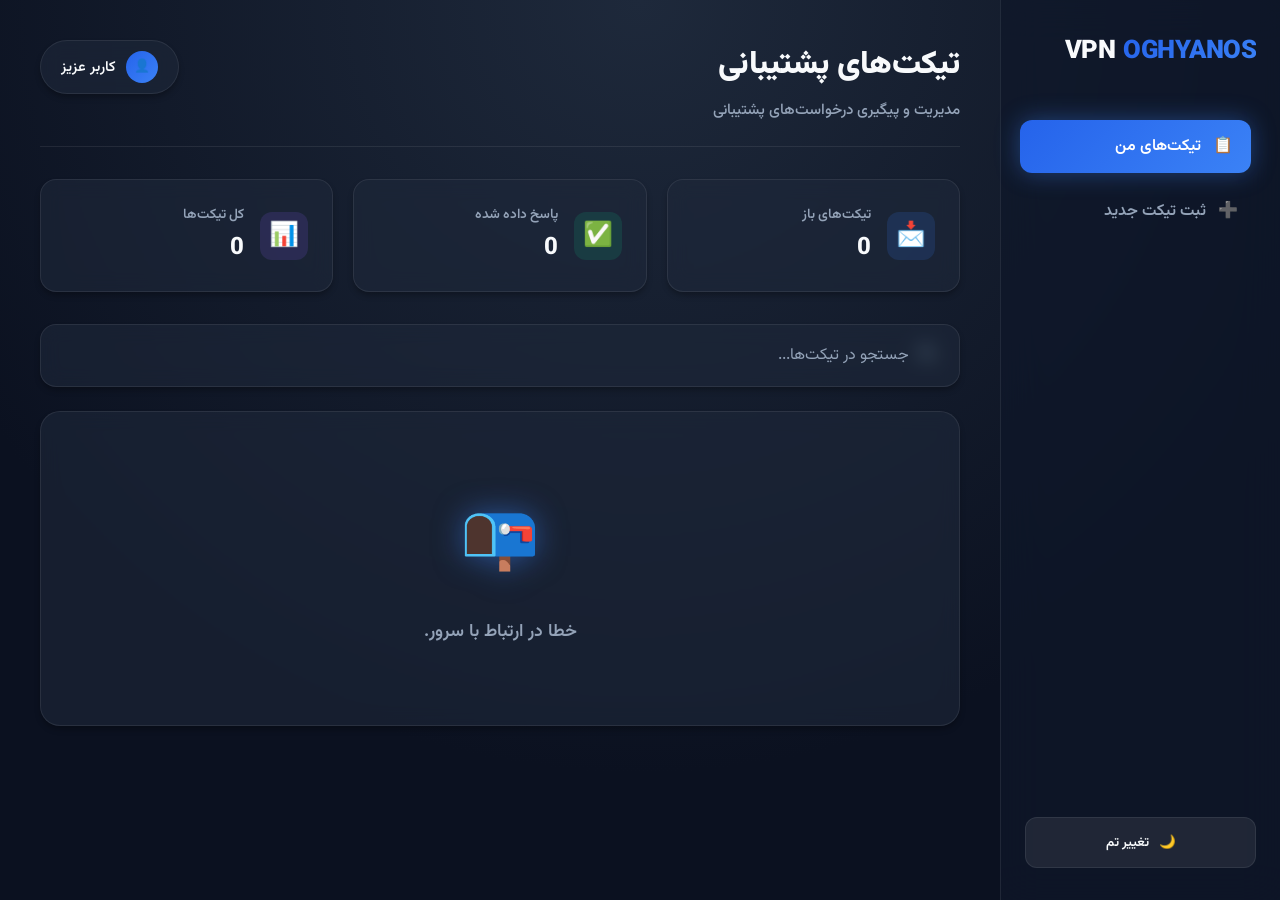
==== index.html @ 0fd8c81e "Add files via upload" ====
<!DOCTYPE html>
<html lang="fa" dir="rtl">
<head>
    <meta charset="UTF-8">
    <meta name="viewport" content="width=device-width, initial-scale=1.0">
    <title>پشتیبانی OGHYANOS VPN</title>
    <link rel="preconnect" href="https://fonts.googleapis.com">
    <link rel="preconnect" href="https://fonts.gstatic.com" crossorigin>
    <link href="https://fonts.googleapis.com/css2?family=Vazirmatn:wght@300;400;500;700;800;900&display=swap" rel="stylesheet">
    <link rel="stylesheet" href="css/style.css">
</head>
<body>
    <div class="app-container">
        <!-- سایدبار -->
        <aside class="sidebar">
            <div class="logo">
                <span>OGHYANOS</span> VPN
            </div>
            <nav class="nav-menu">
                <button class="nav-btn active" data-target="tickets-list">
                    <span class="icon">📋</span> تیکت‌های من
                </button>
                <button class="nav-btn" data-target="new-ticket">
                    <span class="icon">➕</span> ثبت تیکت جدید
                </button>
            </nav>
            <div class="sidebar-footer">
                <button id="theme-toggle" class="theme-toggle">
                    <span class="icon">🌙</span> تغییر تم
                </button>
            </div>
        </aside>

        <!-- محتوای اصلی -->
        <main class="main-content">
            <div class="content-wrapper">
                <header class="topbar">
                    <div>
                        <h1 id="page-title">تیکت‌های پشتیبانی</h1>
                        <p class="subtitle">مدیریت و پیگیری درخواست‌های پشتیبانی</p>
                    </div>
                    <div class="user-profile">
                        <span class="avatar">👤</span>
                        <span>کاربر عزیز</span>
                    </div>
                </header>

                <!-- کارت‌های آماری (فقط در صفحه لیست تیکت‌ها نمایش داده می‌شود) -->
                <div id="stats-container" class="stats-grid">
                    <div class="stat-card">
                        <div class="stat-icon open">📩</div>
                        <div class="stat-info">
                            <span class="stat-label">تیکت‌های باز</span>
                            <span class="stat-value" id="stat-open">0</span>
                        </div>
                    </div>
                    <div class="stat-card">
                        <div class="stat-icon answered">✅</div>
                        <div class="stat-info">
                            <span class="stat-label">پاسخ داده شده</span>
                            <span class="stat-value" id="stat-answered">0</span>
                        </div>
                    </div>
                    <div class="stat-card">
                        <div class="stat-icon total">📊</div>
                        <div class="stat-info">
                            <span class="stat-label">کل تیکت‌ها</span>
                            <span class="stat-value" id="stat-total">0</span>
                        </div>
                    </div>
                </div>

                <!-- بخش لیست تیکت‌ها -->
                <section id="tickets-list" class="view-section active">
                    <div class="ticket-filters">
                        <div class="search-wrapper">
                            <span class="search-icon">🔍</span>
                            <input type="text" placeholder="جستجو در تیکت‌ها..." class="search-input">
                        </div>
                    </div>
                    <div id="tickets-container" class="tickets-grid">
                        <!-- تیکت‌ها توسط جاوااسکریپت اینجا رندر می‌شوند -->
                    </div>
                </section>

                <!-- بخش ثبت تیکت جدید -->
                <section id="new-ticket" class="view-section">
                    <form id="ticket-form" class="ticket-form">
                        <div class="form-group">
                            <label for="subject">موضوع تیکت</label>
                            <input type="text" id="subject" required placeholder="مثال: مشکل در اتصال به سرور فرانسه">
                        </div>
                        <div class="form-group">
                            <label for="category">دسته‌بندی</label>
                            <select id="category" required>
                                <option value="technical">مشکل فنی</option>
                                <option value="billing">مالی و اشتراک</option>
                                <option value="suggestion">انتقاد و پیشنهاد</option>
                            </select>
                        </div>
                        <div class="form-group">
                            <label for="message">توضیحات کامل</label>
                            <textarea id="message" rows="6" required placeholder="لطفاً مشکل خود را با جزئیات بنویسید..."></textarea>
                        </div>
                        <button type="submit" class="submit-btn">ارسال تیکت</button>
                    </form>
                </section>
            </div>
        </main>
    </div>

    <script src="js/app.js?v=2"></script>
</body>
</html>
---- css/style.css ----
:root {
    /* تم روشن (Light Theme) */
    --font-family: 'Vazirmatn', system-ui, sans-serif;
    --bg-color: #f8fafc;
    --bg-gradient: radial-gradient(circle at 50% 0%, #e2e8f0 0%, #f8fafc 70%);
    --sidebar-bg: rgba(255, 255, 255, 0.8);
    --text-primary: #0f172a;
    --text-secondary: #64748b;
    --primary-color: #2563eb;
    --primary-gradient: linear-gradient(135deg, #2563eb, #3b82f6);
    --card-bg: rgba(255, 255, 255, 0.9);
    --border-color: rgba(0, 0, 0, 0.05);
    --shadow-sm: 0 4px 6px -1px rgb(0 0 0 / 0.05);
    --shadow-lg: 0 10px 25px -3px rgb(0 0 0 / 0.1);
    --glow: 0 0 20px rgba(37, 99, 235, 0.3);
    --transition: all 0.3s cubic-bezier(0.4, 0, 0.2, 1);
}

.dark {
    /* تم تاریک (Dark Theme) - بر اساس تصویر برنامه */
    --bg-color: #0b1120;
    --bg-gradient: radial-gradient(circle at 50% 0%, #1e293b 0%, #0b1120 70%);
    --sidebar-bg: rgba(15, 23, 42, 0.7);
    --text-primary: #f8fafc;
    --text-secondary: #94a3b8;
    --primary-color: #3b82f6;
    --primary-gradient: linear-gradient(135deg, #2563eb, #3b82f6);
    --card-bg: rgba(30, 41, 59, 0.6);
    --border-color: rgba(255, 255, 255, 0.08);
    --shadow-sm: 0 4px 6px -1px rgb(0 0 0 / 0.3);
    --shadow-lg: 0 10px 25px -3px rgb(0 0 0 / 0.5);
    --glow: 0 0 25px rgba(59, 130, 246, 0.4);
}

* {
    margin: 0;
    padding: 0;
    box-sizing: border-box;
    font-family: var(--font-family);
}

body {
    background: var(--bg-gradient);
    background-attachment: fixed;
    color: var(--text-primary);
    transition: background var(--transition), color var(--transition);
    height: 100vh;
    overflow: hidden;
}

/* چیدمان کلی */
.app-container {
    display: flex;
    height: 100vh;
}

/* سایدبار شیشه‌ای (Glassmorphism) */
.sidebar {
    width: 280px;
    background: var(--sidebar-bg);
    backdrop-filter: blur(20px);
    -webkit-backdrop-filter: blur(20px);
    border-left: 1px solid var(--border-color);
    padding: 32px 24px;
    display: flex;
    flex-direction: column;
    transition: var(--transition);
    z-index: 10;
}

.logo {
    font-size: 1.6rem;
    font-weight: 900;
    color: var(--text-primary);
    margin-bottom: 48px;
    letter-spacing: -0.5px;
    display: flex;
    align-items: center;
    gap: 8px;
}

.logo span {
    background: var(--primary-gradient);
    -webkit-background-clip: text;
    -webkit-text-fill-color: transparent;
}

.nav-menu {
    display: flex;
    flex-direction: column;
    gap: 12px;
    flex-grow: 1;
}

.nav-btn {
    background: transparent;
    border: none;
    color: var(--text-secondary);
    padding: 14px 18px;
    text-align: right;
    border-radius: 12px;
    font-size: 1rem;
    font-weight: 600;
    cursor: pointer;
    display: flex;
    align-items: center;
    gap: 12px;
    transition: var(--transition);
}

.nav-btn:hover {
    background: var(--border-color);
    color: var(--text-primary);
    transform: translateX(-5px);
}

.nav-btn.active {
    background: var(--primary-gradient);
    color: #ffffff;
    box-shadow: var(--glow);
    transform: translateX(-5px);
}

.theme-toggle {
    background: var(--border-color);
    border: 1px solid var(--border-color);
    color: var(--text-primary);
    padding: 14px;
    border-radius: 12px;
    cursor: pointer;
    width: 100%;
    display: flex;
    align-items: center;
    justify-content: center;
    gap: 10px;
    font-weight: 600;
    transition: var(--transition);
}

.theme-toggle:hover {
    background: var(--card-bg);
    box-shadow: var(--shadow-sm);
}

/* محتوای اصلی */
.main-content {
    flex-grow: 1;
    overflow-y: auto;
    padding: 40px;
    display: flex;
    justify-content: center;
}

.content-wrapper {
    width: 100%;
    max-width: 1000px;
    display: flex;
    flex-direction: column;
    gap: 32px;
}

.topbar {
    display: flex;
    justify-content: space-between;
    align-items: flex-start;
    padding-bottom: 24px;
    border-bottom: 1px solid var(--border-color);
}

.topbar h1 {
    font-size: 2rem;
    font-weight: 900;
    color: var(--text-primary);
    margin-bottom: 8px;
}

.subtitle {
    color: var(--text-secondary);
    font-size: 0.95rem;
    font-weight: 500;
}

.user-profile {
    background: var(--card-bg);
    backdrop-filter: blur(10px);
    padding: 10px 20px;
    border-radius: 30px;
    border: 1px solid var(--border-color);
    font-size: 0.9rem;
    font-weight: 600;
    box-shadow: var(--shadow-sm);
    display: flex;
    align-items: center;
    gap: 10px;
}

.avatar {
    background: var(--primary-gradient);
    color: white;
    width: 32px;
    height: 32px;
    border-radius: 50%;
    display: flex;
    align-items: center;
    justify-content: center;
    font-size: 0.8rem;
}

/* کارت‌های آماری */
.stats-grid {
    display: grid;
    grid-template-columns: repeat(3, 1fr);
    gap: 20px;
    animation: fadeIn 0.6s ease forwards;
}

.stat-card {
    background: var(--card-bg);
    backdrop-filter: blur(10px);
    border: 1px solid var(--border-color);
    border-radius: 16px;
    padding: 24px;
    display: flex;
    align-items: center;
    gap: 16px;
    box-shadow: var(--shadow-sm);
    transition: var(--transition);
}

.stat-card:hover {
    transform: translateY(-5px);
    box-shadow: var(--shadow-lg);
    border-color: var(--primary-color);
}

.stat-icon {
    width: 48px;
    height: 48px;
    border-radius: 12px;
    display: flex;
    align-items: center;
    justify-content: center;
    font-size: 1.5rem;
}

.stat-icon.open { background: rgba(59, 130, 246, 0.15); color: #3b82f6; }
.stat-icon.answered { background: rgba(16, 185, 129, 0.15); color: #10b981; }
.stat-icon.total { background: rgba(139, 92, 246, 0.15); color: #8b5cf6; }

.stat-info {
    display: flex;
    flex-direction: column;
    gap: 4px;
}

.stat-label {
    color: var(--text-secondary);
    font-size: 0.85rem;
    font-weight: 600;
}

.stat-value {
    font-size: 1.5rem;
    font-weight: 800;
    color: var(--text-primary);
}

/* بخش‌ها */
.view-section {
    display: none;
    animation: fadeIn 0.5s ease forwards;
}

.view-section.active {
    display: block;
}

@keyframes fadeIn {
    from { opacity: 0; transform: translateY(20px); }
    to { opacity: 1; transform: translateY(0); }
}

/* اینپوت جستجو */
.ticket-filters {
    margin-bottom: 24px;
}

.search-wrapper {
    position: relative;
    width: 100%;
}

.search-icon {
    position: absolute;
    right: 20px;
    top: 50%;
    transform: translateY(-50%);
    color: var(--text-secondary);
    font-size: 1.1rem;
}

.search-input {
    width: 100%;
    padding: 18px 50px 18px 20px;
    border-radius: 16px;
    border: 1px solid var(--border-color);
    background: var(--card-bg);
    backdrop-filter: blur(10px);
    color: var(--text-primary);
    font-size: 1rem;
    font-family: var(--font-family);
    transition: var(--transition);
    box-shadow: var(--shadow-sm);
}

.search-input::placeholder {
    color: var(--text-secondary);
}

.search-input:focus {
    outline: none;
    border-color: var(--primary-color);
    box-shadow: var(--glow);
    background: var(--bg-color);
}

/* فرم ثبت تیکت */
.ticket-form {
    background: var(--card-bg);
    backdrop-filter: blur(10px);
    padding: 40px;
    border-radius: 20px;
    border: 1px solid var(--border-color);
    box-shadow: var(--shadow-lg);
}

.form-group {
    margin-bottom: 24px;
}

.form-group label {
    display: block;
    margin-bottom: 10px;
    font-weight: 700;
    color: var(--text-primary);
    font-size: 0.95rem;
}

.form-group input,
.form-group select,
.form-group textarea {
    width: 100%;
    padding: 16px;
    border-radius: 12px;
    border: 1px solid var(--border-color);
    background: var(--bg-color);
    color: var(--text-primary);
    font-family: var(--font-family);
    font-size: 1rem;
    transition: var(--transition);
}

.form-group input:focus,
.form-group select:focus,
.form-group textarea:focus {
    outline: none;
    border-color: var(--primary-color);
    box-shadow: var(--glow);
}

.submit-btn {
    background: var(--primary-gradient);
    color: white;
    border: none;
    padding: 18px 32px;
    border-radius: 12px;
    font-size: 1.1rem;
    font-weight: 800;
    cursor: pointer;
    transition: var(--transition);
    width: 100%;
    box-shadow: var(--glow);
}

.submit-btn:hover {
    transform: translateY(-3px);
    box-shadow: 0 0 30px rgba(59, 130, 246, 0.6);
}

/* حالت خالی (Empty State) */
.empty-state {
    background: var(--card-bg);
    backdrop-filter: blur(10px);
    padding: 80px 20px;
    text-align: center;
    border-radius: 20px;
    border: 1px solid var(--border-color);
    color: var(--text-secondary);
    font-size: 1.1rem;
    font-weight: 600;
    box-shadow: var(--shadow-sm);
    display: flex;
    flex-direction: column;
    align-items: center;
    gap: 16px;
}

.empty-icon {
    font-size: 4rem;
    filter: drop-shadow(0 0 15px rgba(59, 130, 246, 0.5));
    margin-bottom: 10px;
}

/* کارت‌های تیکت */
.tickets-grid {
    display: grid;
    grid-template-columns: 1fr;
    gap: 16px;
}

.ticket-card {
    background: var(--card-bg);
    backdrop-filter: blur(10px);
    padding: 24px;
    border-radius: 16px;
    border: 1px solid var(--border-color);
    box-shadow: var(--shadow-sm);
    transition: var(--transition);
    cursor: pointer;
    display: flex;
    flex-direction: column;
    gap: 12px;
}

.ticket-card:hover {
    transform: translateY(-4px);
    border-color: var(--primary-color);
    box-shadow: var(--shadow-lg);
}

.ticket-card h3 {
    font-size: 1.2rem;
    font-weight: 800;
}

.ticket-card .status {
    align-self: flex-start;
    padding: 6px 12px;
    border-radius: 8px;
    font-size: 0.85rem;
    font-weight: 700;
    background: rgba(59, 130, 246, 0.15);
    color: var(--primary-color);
}

/* پشتیبانی از سیستم‌های کم‌انیمیشن */
@media (prefers-reduced-motion: reduce) {
    * {
        animation-duration: 0.01ms !important;
        animation-iteration-count: 1 !important;
        transition-duration: 0.01ms !important;
        scroll-behavior: auto !important;
    }
}

/* ریسپانسیو */
@media (max-width: 768px) {
    .app-container { flex-direction: column; }
    .sidebar { width: 100%; height: auto; padding: 20px; border-left: none; border-bottom: 1px solid var(--border-color); }
    .logo { margin-bottom: 20px; }
    .nav-menu { flex-direction: row; }
    .nav-btn { flex: 1; justify-content: center; }
    .main-content { padding: 20px; }
    .content-wrapper { gap: 20px; }
    .topbar { flex-direction: column; align-items: flex-start; gap: 16px; }
    .stats-grid { grid-template-columns: 1fr; }
    .ticket-form { padding: 24px; }
}
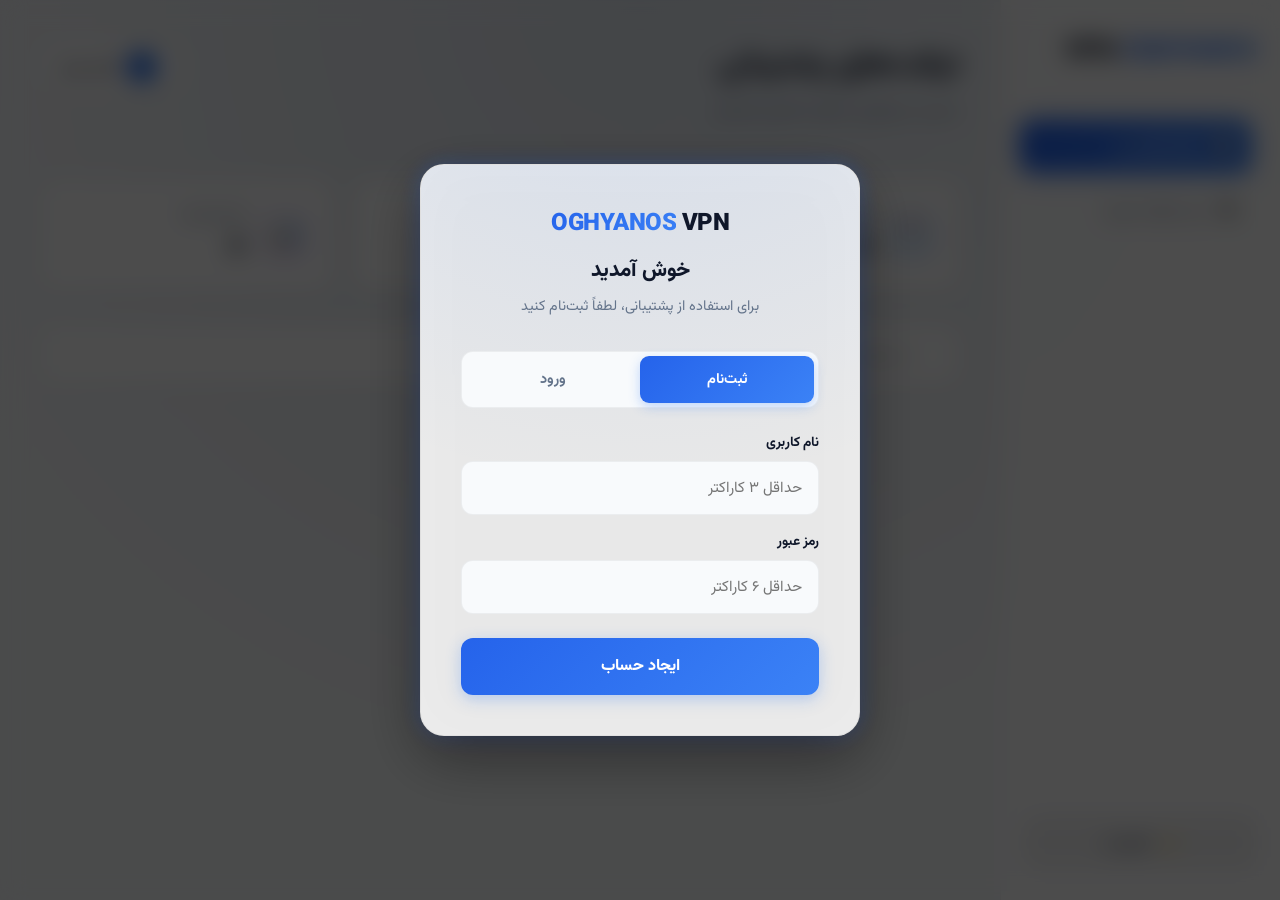
==== commit d6441b53: "Add files via upload" ====
--- a/index.html
+++ b/index.html
@@ -8,6 +8,7 @@
     <link rel="preconnect" href="https://fonts.gstatic.com" crossorigin>
     <link href="https://fonts.googleapis.com/css2?family=Vazirmatn:wght@300;400;500;700;800;900&display=swap" rel="stylesheet">
     <link rel="stylesheet" href="css/style.css">
+    <link rel="stylesheet" href="css/auth.css">
 </head>
 <body>
     <div class="app-container">
@@ -110,5 +111,6 @@
     </div>
 
     <script src="js/app.js?v=2"></script>
+    <script src="js/auth.js"></script>
 </body>
 </html>
--- a/css/auth.css
+++ b/css/auth.css
@@ -0,0 +1,244 @@
+/* ==================== مودال احراز هویت ==================== */
+.auth-overlay {
+    position: fixed;
+    inset: 0;
+    background: rgba(0, 0, 0, 0.7);
+    backdrop-filter: blur(12px);
+    -webkit-backdrop-filter: blur(12px);
+    display: flex;
+    align-items: center;
+    justify-content: center;
+    z-index: 9999;
+    padding: 20px;
+    opacity: 0;
+    visibility: hidden;
+    transition: all 0.3s ease;
+}
+
+.auth-overlay.active {
+    opacity: 1;
+    visibility: visible;
+}
+
+.auth-modal {
+    background: var(--card-bg);
+    backdrop-filter: blur(30px);
+    -webkit-backdrop-filter: blur(30px);
+    border: 1px solid var(--border-color);
+    border-radius: 24px;
+    padding: 40px;
+    width: 100%;
+    max-width: 440px;
+    box-shadow: 0 20px 60px rgba(0, 0, 0, 0.4), var(--glow);
+    transform: translateY(20px) scale(0.96);
+    transition: transform 0.35s cubic-bezier(0.4, 0, 0.2, 1);
+    position: relative;
+    overflow: hidden;
+}
+
+.auth-overlay.active .auth-modal {
+    transform: translateY(0) scale(1);
+}
+
+/* درخشش بالای مودال */
+.auth-modal::before {
+    content: '';
+    position: absolute;
+    top: -50%;
+    left: -50%;
+    width: 200%;
+    height: 200%;
+    background: radial-gradient(circle at 50% 0%, rgba(59, 130, 246, 0.15), transparent 50%);
+    pointer-events: none;
+}
+
+.auth-header {
+    text-align: center;
+    margin-bottom: 32px;
+    position: relative;
+}
+
+.auth-logo {
+    font-size: 1.5rem;
+    font-weight: 900;
+    color: var(--text-primary);
+    margin-bottom: 12px;
+    letter-spacing: -0.5px;
+}
+
+.auth-logo span {
+    background: var(--primary-gradient);
+    -webkit-background-clip: text;
+    -webkit-text-fill-color: transparent;
+}
+
+.auth-header h2 {
+    font-size: 1.3rem;
+    font-weight: 800;
+    color: var(--text-primary);
+    margin-bottom: 8px;
+}
+
+.auth-header p {
+    font-size: 0.9rem;
+    color: var(--text-secondary);
+    line-height: 1.6;
+}
+
+/* تب‌ها */
+.auth-tabs {
+    display: flex;
+    background: var(--bg-color);
+    border-radius: 12px;
+    padding: 4px;
+    margin-bottom: 24px;
+    position: relative;
+    border: 1px solid var(--border-color);
+}
+
+.auth-tab {
+    flex: 1;
+    padding: 12px;
+    background: transparent;
+    border: none;
+    color: var(--text-secondary);
+    font-family: var(--font-family);
+    font-size: 0.9rem;
+    font-weight: 700;
+    cursor: pointer;
+    border-radius: 9px;
+    transition: var(--transition);
+    position: relative;
+    z-index: 1;
+}
+
+.auth-tab.active {
+    color: #ffffff;
+    background: var(--primary-gradient);
+    box-shadow: 0 4px 12px rgba(59, 130, 246, 0.3);
+}
+
+/* فرم */
+.auth-form {
+    display: none;
+    flex-direction: column;
+    gap: 16px;
+    animation: fadeIn 0.3s ease forwards;
+}
+
+.auth-form.active {
+    display: flex;
+}
+
+.auth-form .form-group {
+    margin-bottom: 0;
+}
+
+.auth-form label {
+    display: block;
+    margin-bottom: 8px;
+    font-weight: 700;
+    color: var(--text-primary);
+    font-size: 0.85rem;
+}
+
+.auth-form input {
+    width: 100%;
+    padding: 14px 16px;
+    border-radius: 12px;
+    border: 1px solid var(--border-color);
+    background: var(--bg-color);
+    color: var(--text-primary);
+    font-family: var(--font-family);
+    font-size: 0.95rem;
+    transition: var(--transition);
+    outline: none;
+}
+
+.auth-form input:focus {
+    border-color: var(--primary-color);
+    box-shadow: 0 0 0 4px rgba(59, 130, 246, 0.15);
+}
+
+.auth-submit {
+    background: var(--primary-gradient);
+    color: white;
+    border: none;
+    padding: 16px;
+    border-radius: 12px;
+    font-size: 1rem;
+    font-weight: 800;
+    cursor: pointer;
+    transition: var(--transition);
+    box-shadow: 0 4px 15px rgba(59, 130, 246, 0.3);
+    font-family: var(--font-family);
+    margin-top: 8px;
+}
+
+.auth-submit:hover:not(:disabled) {
+    transform: translateY(-2px);
+    box-shadow: 0 8px 25px rgba(59, 130, 246, 0.5);
+}
+
+.auth-submit:disabled {
+    opacity: 0.6;
+    cursor: not-allowed;
+}
+
+/* پیام خطا */
+.auth-error {
+    background: rgba(239, 68, 68, 0.1);
+    color: #ef4444;
+    border: 1px solid rgba(239, 68, 68, 0.3);
+    padding: 12px 16px;
+    border-radius: 10px;
+    font-size: 0.85rem;
+    font-weight: 600;
+    display: none;
+    animation: shake 0.4s ease;
+}
+
+.auth-error.active {
+    display: block;
+}
+
+@keyframes shake {
+    0%, 100% { transform: translateX(0); }
+    25% { transform: translateX(-6px); }
+    75% { transform: translateX(6px); }
+}
+
+/* کاربر در سایدبار */
+.user-menu {
+    display: flex;
+    align-items: center;
+    gap: 10px;
+}
+
+.logout-btn {
+    background: transparent;
+    border: 1px solid var(--border-color);
+    color: var(--text-secondary);
+    padding: 6px 12px;
+    border-radius: 8px;
+    font-size: 0.8rem;
+    font-weight: 700;
+    cursor: pointer;
+    transition: var(--transition);
+    font-family: var(--font-family);
+}
+
+.logout-btn:hover {
+    color: #ef4444;
+    border-color: #ef4444;
+    background: rgba(239, 68, 68, 0.08);
+}
+
+@media (max-width: 480px) {
+    .auth-modal {
+        padding: 28px 24px;
+        border-radius: 20px;
+    }
+    .auth-logo { font-size: 1.3rem; }
+    .auth-header h2 { font-size: 1.15rem; }
+}
